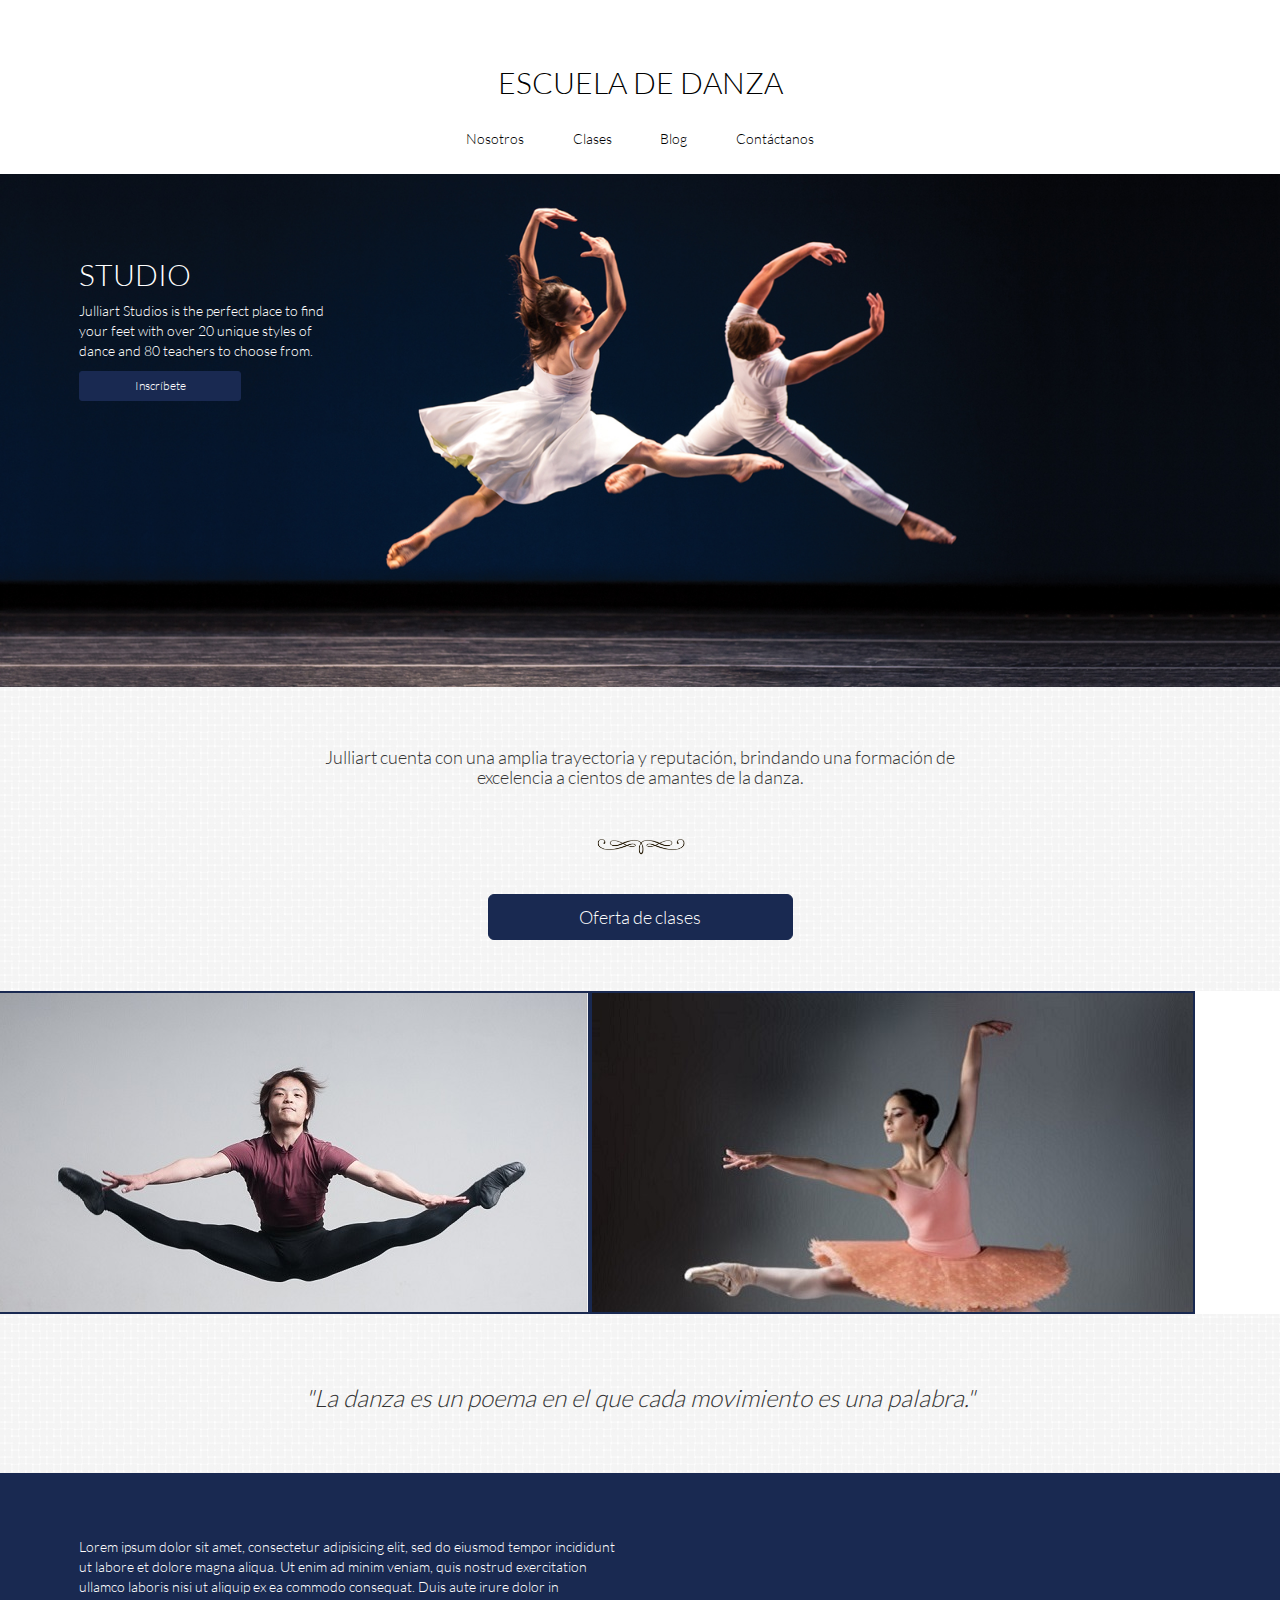
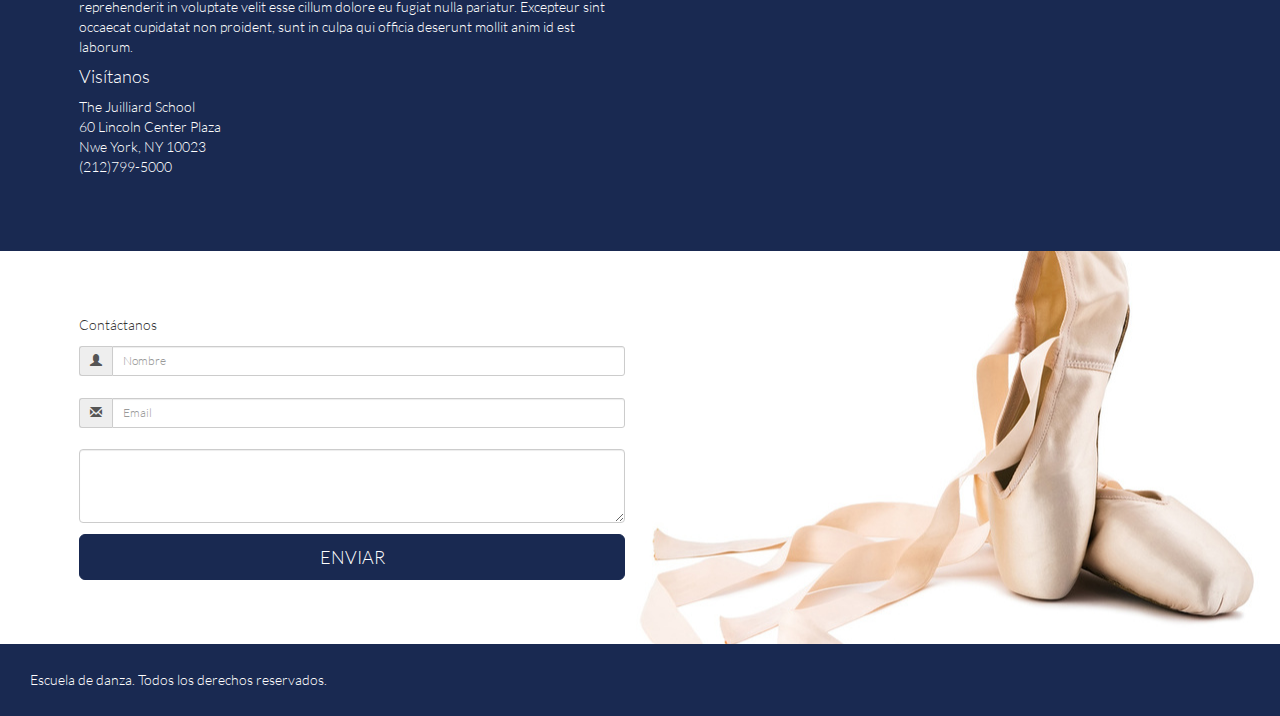
==== index.html @ 14ef38be "Agregando archivos base" ====
<!DOCTYPE html>
<html>
<head>
	<meta charset="UTF-8">
	<title>Escuela de Danza</title>
	<meta http-equiv="X-UA-Compatible" content="IE=edge">
	<meta name="viewport" content="width=device-width, initial-scale=1">
	<link rel='stylesheet' type='text/css' href='http://fonts.googleapis.com/css?family=Montserrat:400,700'>	
	<link rel="stylesheet" type="text/css" href="css/utilities.css">
	<link rel="stylesheet" type="text/css" href="css/common.css">
	<link rel="stylesheet" type="text/css" href="css/main.css">
	<link href="css/bootstrap.css" rel="stylesheet">
</head>
<body>	
	<section class="menu">
		<div class="container">
			<div class="row titulo">
				<a class="" href="index.html"><h2>ESCUELA DE DANZA</h2></a>
			</div>
			<nav>
				<a href="nosotros.html">Nosotros</a>
				<a href="clases.html">Clases</a>
				<a href="blog.html">Blog</a>
				<a href="">Contáctanos</a>
			</nav>
		</div>
	</section>
	<section class="heroImg">
		<div class="container-fluid">
			<div class="row">
				<div class="col-sm-3">
					<h2>STUDIO</h2>
					<p>Julliart Studios is the perfect place to find your feet with over 20 unique styles of dance and 80 teachers to choose from. </p>					
				</div>
			</div>
			<div class="row">
				<div class="col-sm-2">
					<button type="button" class="btn btn-default btn-sm btn-block">Inscríbete</button>
				</div>
			</div>			
		</div>
	</section>
	<section class="frase">
		<div class="row">
			<div class="col-sm-12">
				<h4>Julliart cuenta con una amplia trayectoria y reputación, brindando una formación de excelencia a cientos de amantes de la danza.</h4>				
			</div>
		</div>
		<div class="row">
			<div class="col-sm-12">
				<img src="img/decoration_1.png" alt="">
			</div>			
		</div>
		<div class="row">
			<div class="col-md-6 col-md-offset-3">
				<button type="button" class="btn btn-default btn-lg btn-block">Oferta de clases</button>
			</div>
		</div>
	</section>	
	<section class="instructores sinpadding">
		<div class="row rowTable">
			<div class="col-sm-6">
				<img class="instructor1 borde" src="img/instructor_4.jpg">
			</div>
			<div class="col-sm-6">
				<img class="instructor2 borde" src="img/profesor_9.jpg">
			</div>
		</div>
		<div class="frase">
			<div class="row">
				<div class="col-sm-12">
					<h3><em>"La danza es un poema en el que cada movimiento es una palabra."</em></h3>
				</div>
			</div>
		</div>
	</section>
	<section class="visitanos">
		<div class="container-fluid">
			<div class="row">
				<div class="col-sm-6">
					<p>Lorem ipsum dolor sit amet, consectetur adipisicing elit, sed do eiusmod
					tempor incididunt ut labore et dolore magna aliqua. Ut enim ad minim veniam,
					quis nostrud exercitation ullamco laboris nisi ut aliquip ex ea commodo
					consequat. Duis aute irure dolor in reprehenderit in voluptate velit esse
					cillum dolore eu fugiat nulla pariatur. Excepteur sint occaecat cupidatat non
					proident, sunt in culpa qui officia deserunt mollit anim id est laborum.</p>
					<h4>Visítanos</h4>
					<p>The Juilliard School <br> 60 Lincoln Center Plaza <br> Nwe York, NY 10023 <br> (212)799-5000</p>
				</div>
				<div class="col-sm-6">
					<div id="map" style="width:100%;height:250px;"></div> 
				</div>
			</div>
		</div>
	</section>
	<section class="contactanos">
		<div class="container-fluid">
			<div class="row">
				<div class="col-sm-12">
					Contáctanos
				</div>
			</div>
			<div class="row">
				<div class="col-sm-6">
					<div class="input-group input-group-sm p2">
						<span class="input-group-addon" id="sizing-addon1">
							<span class="glyphicon glyphicon-user" aria-hidden="true"></span>
						</span>
						<input type="text" class="form-control" placeholder="Nombre" aria-describedby="sizing-addon1">
					</div>
					<div class="input-group input-group-sm p2">
						<span class="input-group-addon" id="sizing-addon1">
							<span class="glyphicon glyphicon-envelope" aria-hidden="true"></span>
						</span>
						<input type="text" class="form-control" placeholder="Email" aria-describedby="sizing-addon1">
					</div>
					<div class="p2">
						<textarea class="form-control" rows="3"></textarea>
					</div>	
					<!--<input class="input1" type="text" placeholder="Prueba">-->
					<button type="button" class="btn btn-default btn-lg btn-block p2">ENVIAR</button>	
				</div>
			</div>
		</div>
	</section>
	<footer class="p2">
		<div class="container-fluid">
			<row class="col-sm-12">	
				<p class="sinmargin">Escuela de danza. Todos los derechos reservados.</p>
			</row>
		</div>
	</footer>

	<script src="http://maps.google.com/maps/api/js?sensor=false&callback=iniciar"></script>
	<script>
		function iniciar() {
		var mapOptions = {
			center: new google.maps.LatLng(25.80, -80.30),
			zoom: 10,
			mapTypeId: google.maps.MapTypeId.ROADMAP
		};
		var map = new google.maps.Map(document.getElementById("map"),mapOptions);
		}              
	</script>
</body>
</html>
---- css/utilities.css ----
/*Global*/
*{
	font-family: "Latolight";
}

@font-face{
	font-family: LatoHeavy;
	src: url(../fonts/LatoHeavy.ttf);
}
@font-face{
	font-family:Latolight ;
	src: url(../fonts/Latolight.ttf);
}
@font-face{
	font-family: DolceVita;
	src: url(../fonts/DolceVita.ttf);
}
@font-face{
	font-family: Neoteric-Bold;
	src: url(../fonts/Neoteric-Bold.ttf);
}

/* Shortcuts */

.pd-0{
	padding: 0 !important;
}
.pt-1{
	padding-top: 1%;
}
.pb-1{
	padding-bottom: 1%;
}
.pd-1{
	padding: 1%;
}
.pt-2{
	padding-top: 2%;
}
.pb-2{
	padding-bottom: 2%;
}
.pd-2{
	padding: 2%;
}
.pt-3{
	padding-top: 3%;
}
.pb-3{
	padding-bottom: 3%;
}

.pd-3{
	padding: 3%;
}
.pt-5{
	padding-top: 5%;
}
.pb-5{
	padding-bottom: 5%;
}

.pd-5{
	padding: 5%;
}

.mt-45{
	margin-top: 45%;
}
.mb-45{
	margin-bottom: 45%;
}

.mg-0{
	margin: 0;
}
.w-100{
	width: 100%;
}
.lh{
	line-height: 1.5;
}
.text-center{
	text-align: center;
}
.text-left{
	text-align: left;
}
.text-white{
	color: white;
}
.text-gray{
	color: rgb(83, 88, 95);
}
.text-blue{
 color: #192951;
}
.a-none-decoration{
	text-decoration: none;
}
.bg-gray{
	background-color: rgb(244, 244, 244);
}
.bg-img-block{
	background-size: cover;
	background-repeat: no-repeat;
	background-position: center;
}
---- css/common.css ----
html, body{
	height: 100%;
}

body{
	margin: 0px;
	padding: 0px;
}

.menu{
	background-color: white;
	padding: 2%;
	text-align: center;	
}

.menu a{
	text-decoration: none;
	padding: 2%;
	color: black;
}

.titulo a:hover{
	text-decoration: none;
	color:#192951;
}

nav a:hover{
	text-decoration: none;
	color: white;
	background-color: #192951;
	opacity: 0.5;
}

.contactanos{
	padding: 5%;
	background: url("../img/shoes_1.jpg") no-repeat;
	background-position: right;
}

.p2{
	padding: 2% 0%;
}

footer{
	background-color: #192951;
	color: white;
}

.input1{
    background: url("../img/user.png") no-repeat scroll 0 0 transparent;
    border: 1px solid #BFBFBF;
    color: #BFBFBF;
    padding: 20px 25px 5px 50px;
    width: 230px;
}

.bg-black-op{
	background: black no-repeat;
	margin-left: 10%;
	width: 80%;
	opacity: 0.6;
	padding: 2%;
}
---- css/main.css ----
.heroImg{
	background: url("../img/dance_1.jpg");
	background-size: cover;
	height: 57%;
	color: white;
	padding: 5%;
}

.frase{
	background: url("../img/textura_2.jpg");
	padding: 4% 25%;
	text-align: center;
}

.frase img{
	width: 15%;
}

.btnOferta{
	background-color: #192951;
}

.borde{
	border: 2px solid #192951;
}

.instructor1{
	width: 100%;
	/*background: url("../img/instructor_4.jpg");
	background-size: 100% 100%;*/
	
}

.instructor2{
	width: 100%;
	/*background: url("../img/profesor_9.jpg");
	height: 60%;*/
}

.rowTable {
  display: table;
  margin-right: 0px !important;
}

.rowTable .col-sm-6 {
  display: table-cell;
  float: none;
  vertical-align: top;
  margin: 0px;
}

.sinpadding [class*="col-"] {
    padding: 0;
}

.sinmargin{
    margin: 0;
}

.visitanos{
	background-color: #192951;
	padding: 5%;
	color: white;
}
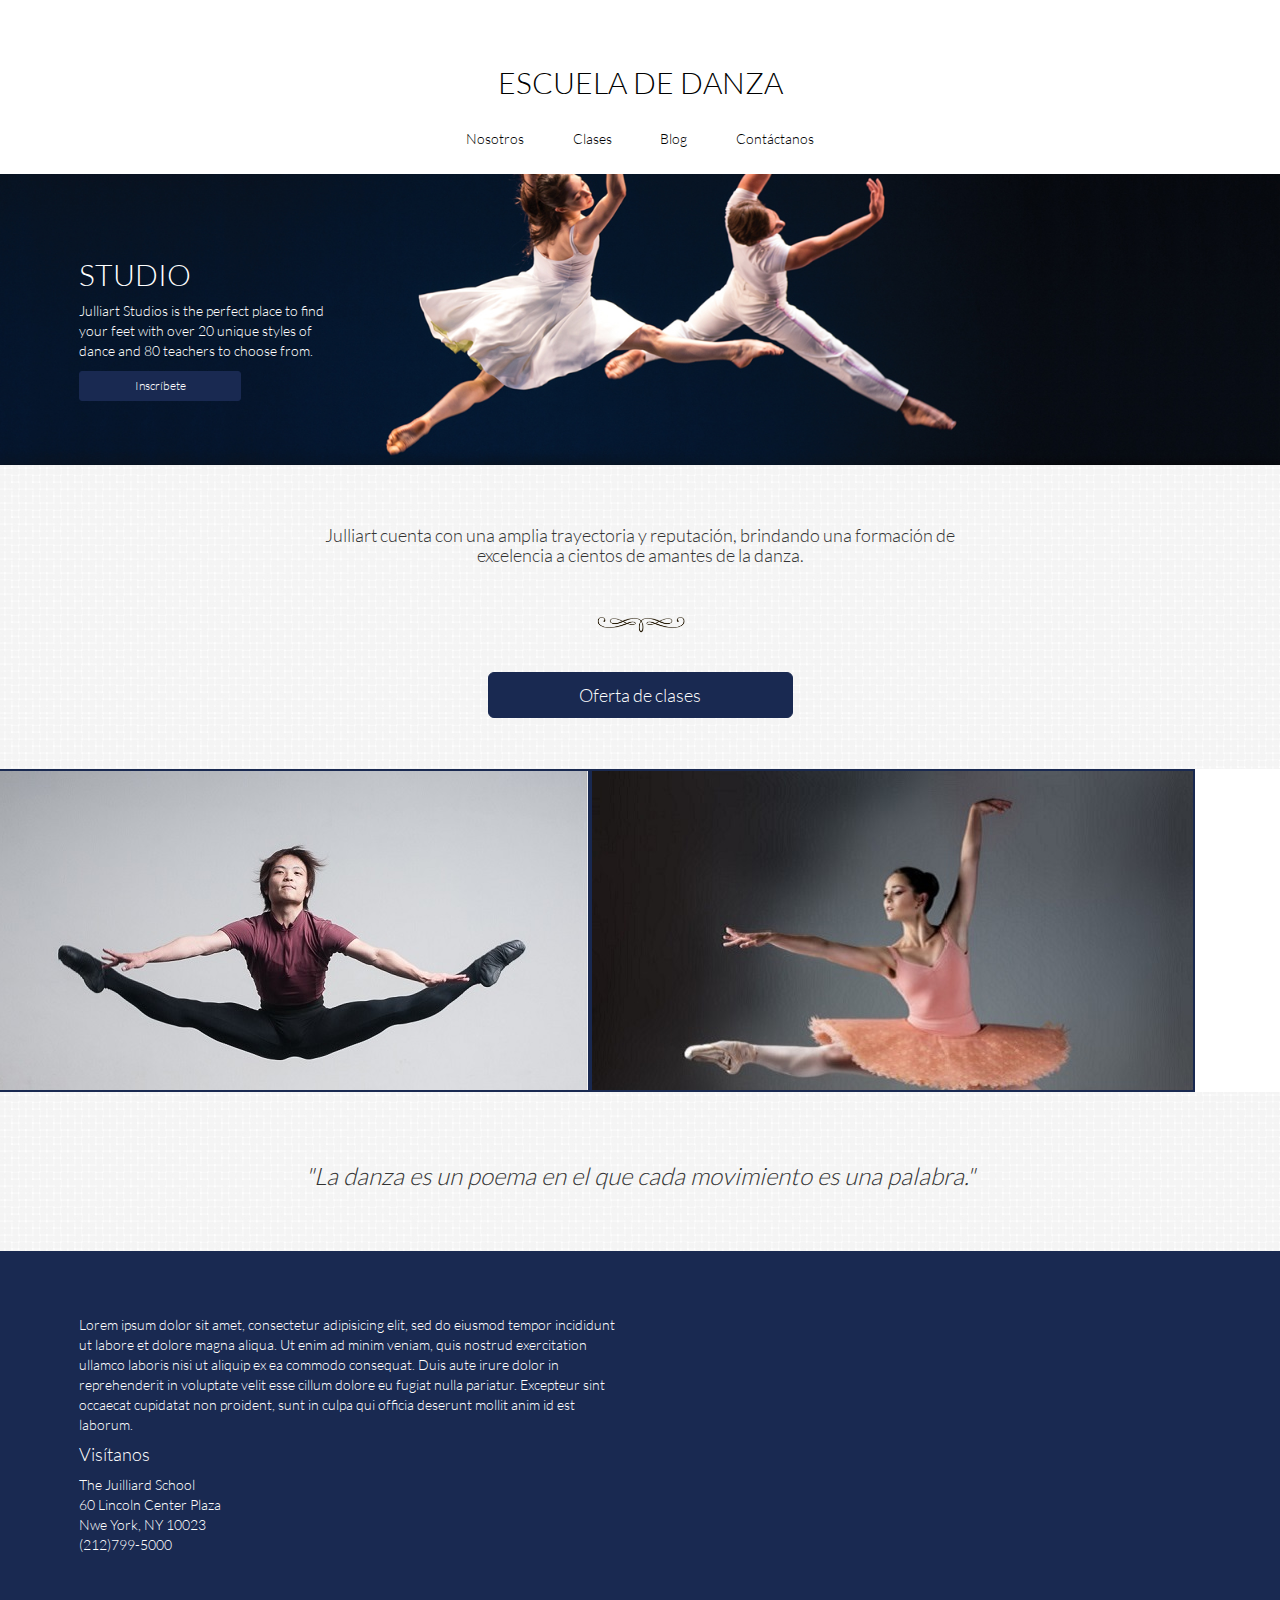
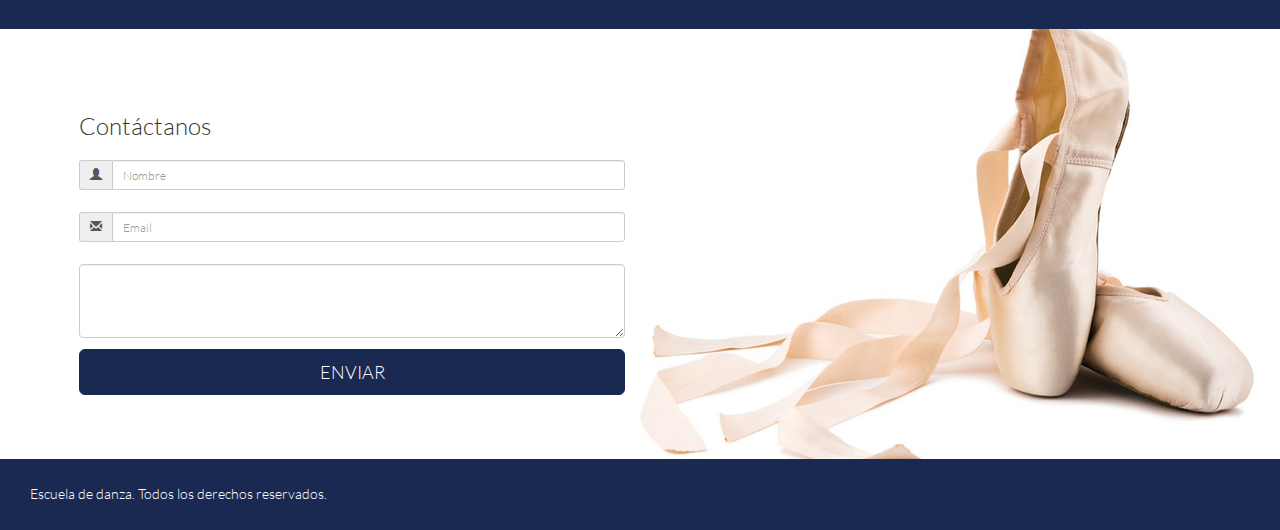
==== commit decb02df: "Responsive" ====
--- a/index.html
+++ b/index.html
@@ -14,28 +14,28 @@
 <body>	
 	<section class="menu">
 		<div class="container">
-			<div class="row titulo">
-				<a class="" href="index.html"><h2>ESCUELA DE DANZA</h2></a>
+			<div class="row">
+				<a class="titulo" href="index.html"><h2>ESCUELA DE DANZA</h2></a>
 			</div>
 			<nav>
 				<a href="nosotros.html">Nosotros</a>
 				<a href="clases.html">Clases</a>
 				<a href="blog.html">Blog</a>
-				<a href="">Contáctanos</a>
+				<a href="#contactanos">Contáctanos</a>
 			</nav>
 		</div>
 	</section>
 	<section class="heroImg">
-		<div class="container-fluid">
+		<div class="container-fluid ">
 			<div class="row">
 				<div class="col-sm-3">
 					<h2>STUDIO</h2>
-					<p>Julliart Studios is the perfect place to find your feet with over 20 unique styles of dance and 80 teachers to choose from. </p>					
+					<p>Julliart Studios is the perfect place to find your feet with over 20 unique styles of dance and 80 teachers to choose from. </p>
 				</div>
 			</div>
 			<div class="row">
-				<div class="col-sm-2">
-					<button type="button" class="btn btn-default btn-sm btn-block">Inscríbete</button>
+				<div class="col-sm-2 col-xs-6">
+					<a href="#contactanos" type="button" class="btn btn-default btn-sm btn-block">Inscríbete</a>
 				</div>
 			</div>			
 		</div>
@@ -43,7 +43,7 @@
 	<section class="frase">
 		<div class="row">
 			<div class="col-sm-12">
-				<h4>Julliart cuenta con una amplia trayectoria y reputación, brindando una formación de excelencia a cientos de amantes de la danza.</h4>				
+				<h4>Julliart cuenta con una amplia trayectoria y reputación, brindando una formación de excelencia a cientos de amantes de la danza.</h4>	
 			</div>
 		</div>
 		<div class="row">
@@ -53,7 +53,7 @@
 		</div>
 		<div class="row">
 			<div class="col-md-6 col-md-offset-3">
-				<button type="button" class="btn btn-default btn-lg btn-block">Oferta de clases</button>
+				<a href="clases.html" type="button" class="btn btn-default btn-lg btn-block">Oferta de clases</a>
 			</div>
 		</div>
 	</section>	
@@ -62,7 +62,7 @@
 			<div class="col-sm-6">
 				<img class="instructor1 borde" src="img/instructor_4.jpg">
 			</div>
-			<div class="col-sm-6">
+			<div class="col-sm-6 hidden-xs">
 				<img class="instructor2 borde" src="img/profesor_9.jpg">
 			</div>
 		</div>
@@ -93,11 +93,11 @@
 			</div>
 		</div>
 	</section>
-	<section class="contactanos">
+	<section class="contactanos" id="contactanos">
 		<div class="container-fluid">
 			<div class="row">
 				<div class="col-sm-12">
-					Contáctanos
+					<h3>Contáctanos</h3>
 				</div>
 			</div>
 			<div class="row">
--- a/css/utilities.css
+++ b/css/utilities.css
@@ -53,6 +53,16 @@
 .pd-3{
 	padding: 3%;
 }
+.pt-4{
+	padding-top: 4%;
+}
+.pb-4{
+	padding-bottom: 4%;
+}
+
+.pd-4{
+	padding: 4%;
+}
 .pt-5{
 	padding-top: 5%;
 }
--- a/css/common.css
+++ b/css/common.css
@@ -19,7 +19,7 @@
 	color: black;
 }
 
-.titulo a:hover{
+.titulo:hover{
 	text-decoration: none;
 	color:#192951;
 }
@@ -60,4 +60,13 @@
 	width: 80%;
 	opacity: 0.6;
 	padding: 2%;
-}+}
+
+.vertical-centered-text {
+  -ms-display: flex;
+  display: flex;
+  /* alineacion vertical */
+  align-items: center;
+  /* alineacion horizontal */
+  justify-content: center; }
+
--- a/css/main.css
+++ b/css/main.css
@@ -1,14 +1,13 @@
 .heroImg{
-	background: url("../img/dance_1.jpg");
+	background: url("../img/dance_1.jpg") center;
 	background-size: cover;
-	height: 57%;
 	color: white;
 	padding: 5%;
 }
 
 .frase{
 	background: url("../img/textura_2.jpg");
-	padding: 4% 25%;
+	padding: 4% 10%;
 	text-align: center;
 }
 
@@ -25,16 +24,41 @@
 }
 
 .instructor1{
-	width: 100%;
-	/*background: url("../img/instructor_4.jpg");
-	background-size: 100% 100%;*/
-	
+	width: 100%;	
+}
+
+.img-contenedor:hover img {
+-webkit-transform:scale(1.5);
+-moz-transform:scale(1.5);
+-ms-transform:scale(1.5);
+-o-transform:scale(1.5);
+transform:scale(1.5);
+}
+/*Reducir tamaño*/
+.img-contenedor:hover img {
+-webkit-transform:scale(0.25);
+-moz-transform:scale(0.25);
+-ms-transform:scale(0.25);
+-o-transform:scale(0.25);
+transform:scale(0.25);
 }
 
 .instructor2{
 	width: 100%;
 	/*background: url("../img/profesor_9.jpg");
 	height: 60%;*/
+}
+
+.imagenes-instructores{
+	position: relative;
+}
+
+.nuestros-instructores{
+	position: absolute;
+	bottom: 0%;
+	padding: 4%;
+	background-color: #192951;
+	z-index: 100;
 }
 
 .rowTable {
@@ -62,3 +86,11 @@
 	padding: 5%;
 	color: white;
 }
+
+
+
+@media screen and (min-width: 768px)  {
+	.frase{
+	padding: 4% 25%;
+	}
+}